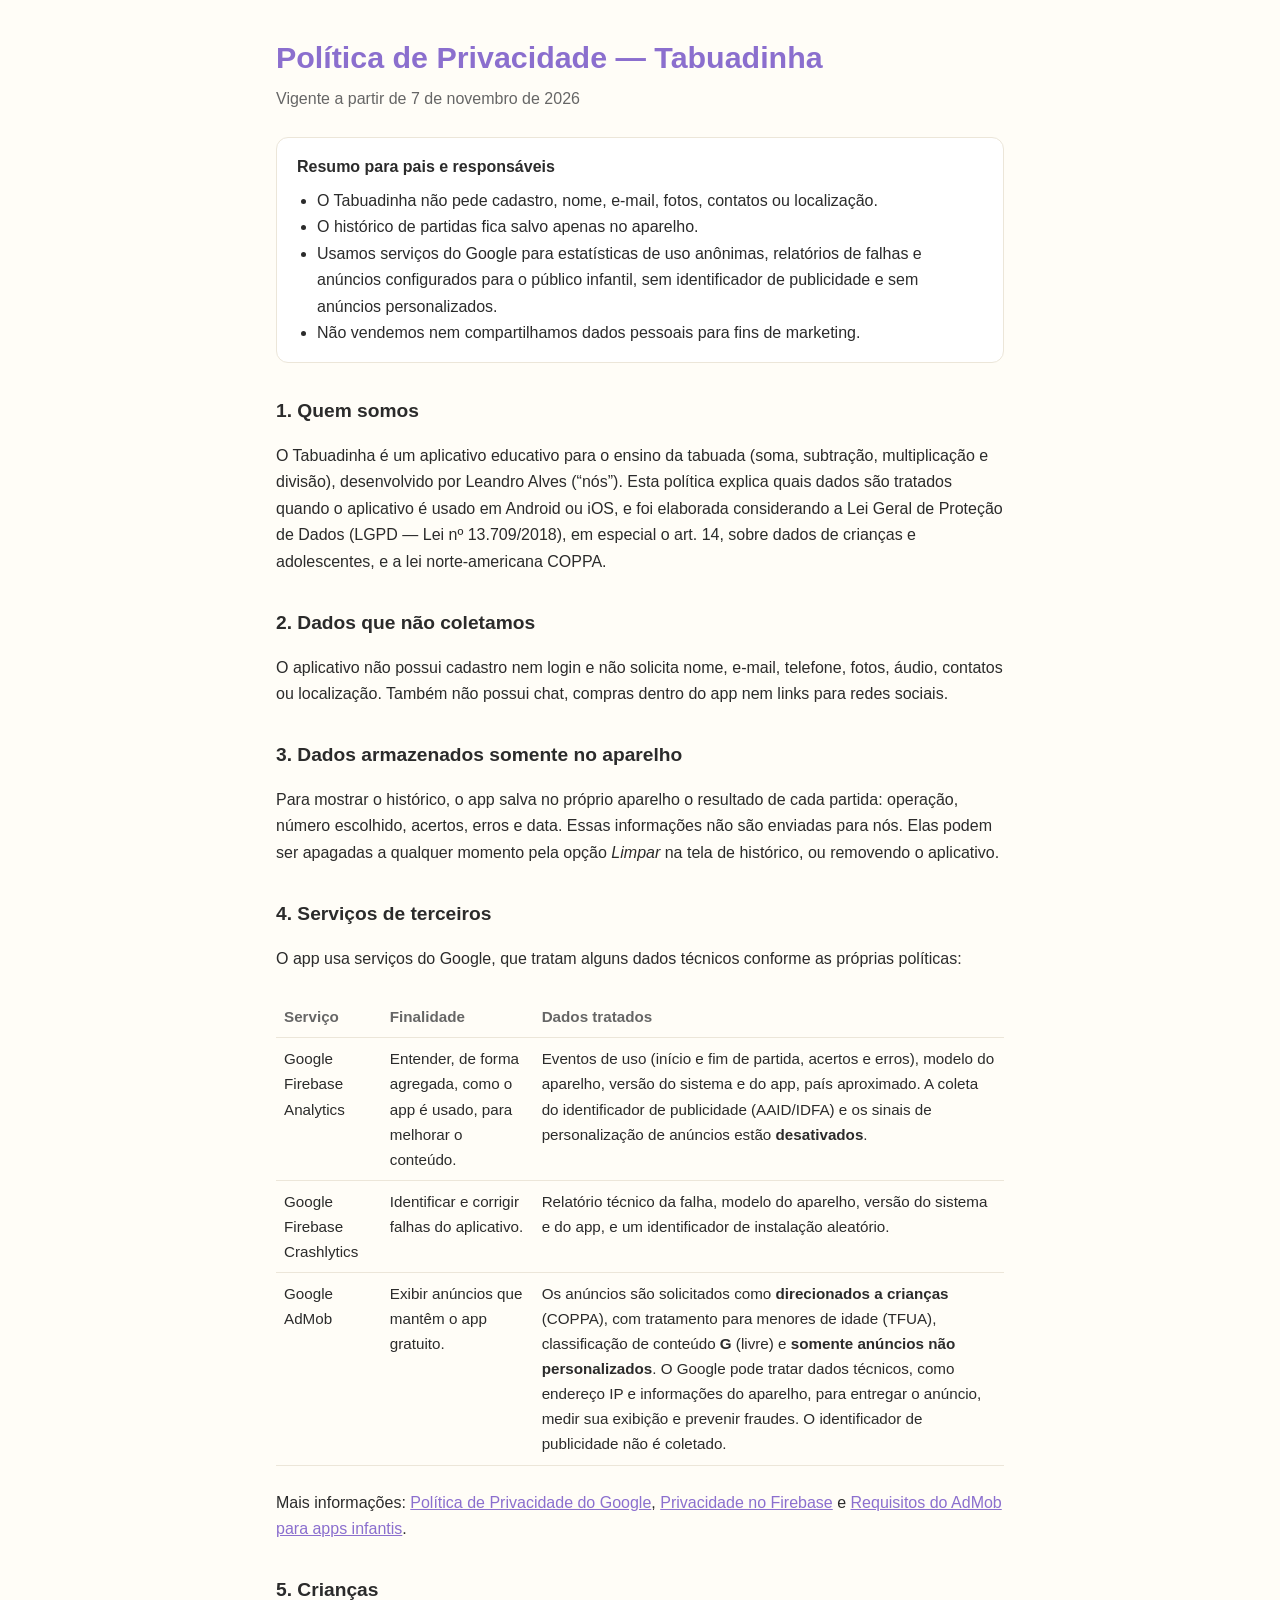
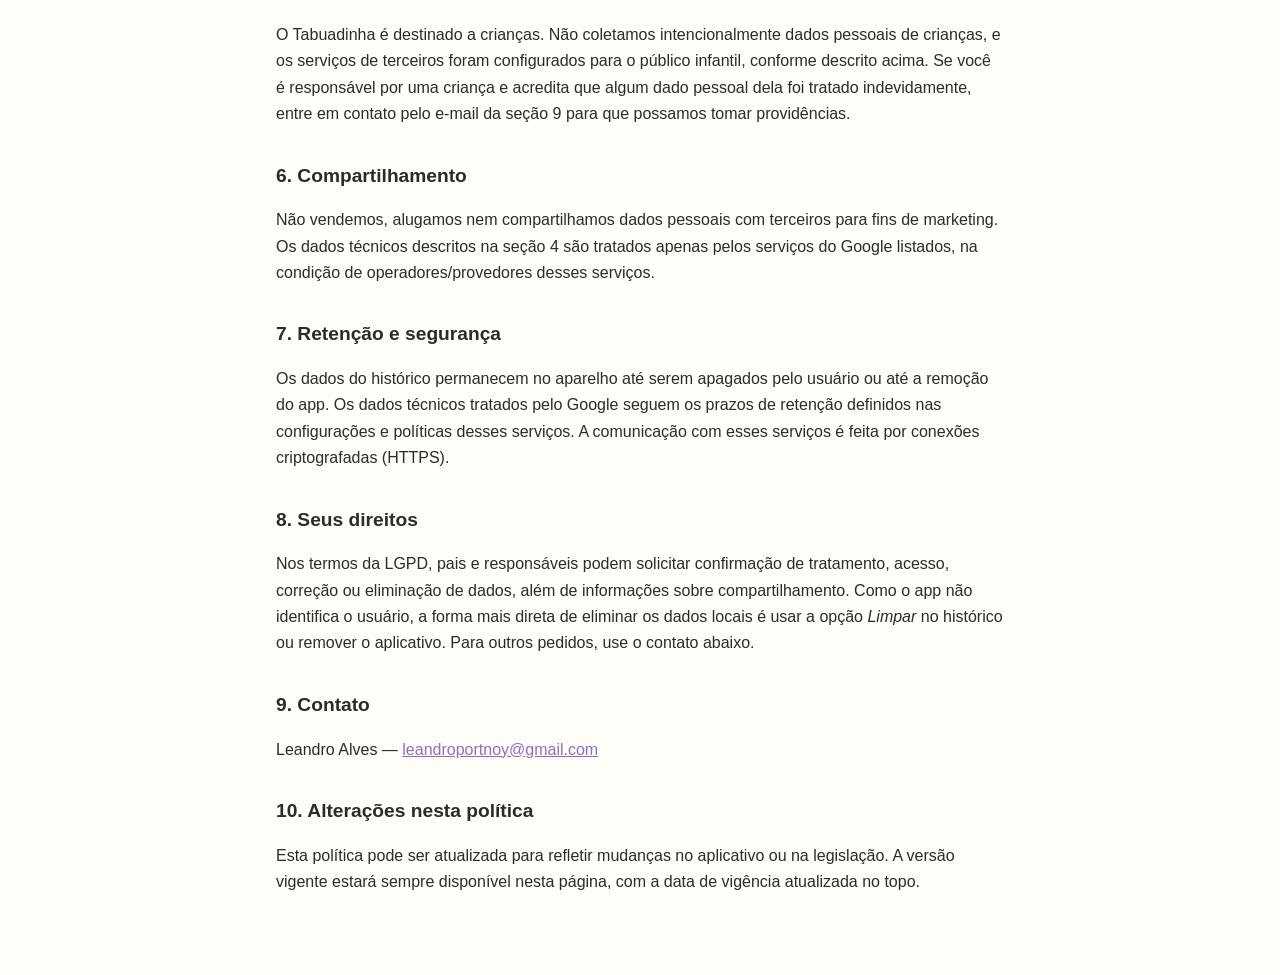
==== tabuadinha/privacidade.html @ 87d7e74f "feat: site de apps com política de privacidade do Tabuadinha e app-ads.txt" ====
<!doctype html>
<html lang="pt-BR">
<head>
  <meta charset="utf-8">
  <meta name="viewport" content="width=device-width, initial-scale=1">
  <title>Tabuadinha — Política de Privacidade</title>
  <meta name="description" content="Política de Privacidade do aplicativo Tabuadinha.">
  <style>
    :root { --fg: #2b2b2b; --muted: #666; --bg: #fffdf7; --accent: #8B6FCE; --card: #ffffff; --border: #ece6d9; }
    @media (prefers-color-scheme: dark) {
      :root { --fg: #ececec; --muted: #a8a8a8; --bg: #1b1a17; --accent: #b39ce8; --card: #252420; --border: #3a3832; }
    }
    * { box-sizing: border-box; }
    body { margin: 0; background: var(--bg); color: var(--fg); font: 16px/1.65 -apple-system, BlinkMacSystemFont, "Segoe UI", Roboto, sans-serif; }
    main { max-width: 760px; margin: 0 auto; padding: 32px 16px 64px; }
    h1 { font-size: 1.9rem; margin: 0 0 4px; color: var(--accent); }
    h2 { font-size: 1.2rem; margin: 32px 0 8px; }
    .meta { color: var(--muted); margin: 0 0 24px; }
    .summary { background: var(--card); border: 1px solid var(--border); border-radius: 12px; padding: 16px 20px; }
    .summary ul { margin: 8px 0 0; padding-left: 20px; }
    table { width: 100%; border-collapse: collapse; margin: 8px 0; font-size: .95rem; }
    th, td { text-align: left; vertical-align: top; padding: 8px; border-bottom: 1px solid var(--border); }
    th { color: var(--muted); font-weight: 600; }
    a { color: var(--accent); }
    .wrap { overflow-x: auto; }
  </style>
</head>
<body>
<main>
  <h1>Política de Privacidade — Tabuadinha</h1>
  <p class="meta">Vigente a partir de 7 de novembro de 2026</p>

  <div class="summary">
    <strong>Resumo para pais e responsáveis</strong>
    <ul>
      <li>O Tabuadinha não pede cadastro, nome, e-mail, fotos, contatos ou localização.</li>
      <li>O histórico de partidas fica salvo apenas no aparelho.</li>
      <li>Usamos serviços do Google para estatísticas de uso anônimas, relatórios de falhas e anúncios configurados para o público infantil, sem identificador de publicidade e sem anúncios personalizados.</li>
      <li>Não vendemos nem compartilhamos dados pessoais para fins de marketing.</li>
    </ul>
  </div>

  <h2>1. Quem somos</h2>
  <p>O Tabuadinha é um aplicativo educativo para o ensino da tabuada (soma, subtração, multiplicação e divisão), desenvolvido por Leandro Alves (“nós”). Esta política explica quais dados são tratados quando o aplicativo é usado em Android ou iOS, e foi elaborada considerando a Lei Geral de Proteção de Dados (LGPD — Lei nº 13.709/2018), em especial o art. 14, sobre dados de crianças e adolescentes, e a lei norte-americana COPPA.</p>

  <h2>2. Dados que não coletamos</h2>
  <p>O aplicativo não possui cadastro nem login e não solicita nome, e-mail, telefone, fotos, áudio, contatos ou localização. Também não possui chat, compras dentro do app nem links para redes sociais.</p>

  <h2>3. Dados armazenados somente no aparelho</h2>
  <p>Para mostrar o histórico, o app salva no próprio aparelho o resultado de cada partida: operação, número escolhido, acertos, erros e data. Essas informações não são enviadas para nós. Elas podem ser apagadas a qualquer momento pela opção <em>Limpar</em> na tela de histórico, ou removendo o aplicativo.</p>

  <h2>4. Serviços de terceiros</h2>
  <p>O app usa serviços do Google, que tratam alguns dados técnicos conforme as próprias políticas:</p>
  <div class="wrap">
  <table>
    <thead><tr><th>Serviço</th><th>Finalidade</th><th>Dados tratados</th></tr></thead>
    <tbody>
      <tr>
        <td>Google Firebase Analytics</td>
        <td>Entender, de forma agregada, como o app é usado, para melhorar o conteúdo.</td>
        <td>Eventos de uso (início e fim de partida, acertos e erros), modelo do aparelho, versão do sistema e do app, país aproximado. A coleta do identificador de publicidade (AAID/IDFA) e os sinais de personalização de anúncios estão <strong>desativados</strong>.</td>
      </tr>
      <tr>
        <td>Google Firebase Crashlytics</td>
        <td>Identificar e corrigir falhas do aplicativo.</td>
        <td>Relatório técnico da falha, modelo do aparelho, versão do sistema e do app, e um identificador de instalação aleatório.</td>
      </tr>
      <tr>
        <td>Google AdMob</td>
        <td>Exibir anúncios que mantêm o app gratuito.</td>
        <td>Os anúncios são solicitados como <strong>direcionados a crianças</strong> (COPPA), com tratamento para menores de idade (TFUA), classificação de conteúdo <strong>G</strong> (livre) e <strong>somente anúncios não personalizados</strong>. O Google pode tratar dados técnicos, como endereço IP e informações do aparelho, para entregar o anúncio, medir sua exibição e prevenir fraudes. O identificador de publicidade não é coletado.</td>
      </tr>
    </tbody>
  </table>
  </div>
  <p>Mais informações: <a href="https://policies.google.com/privacy?hl=pt-BR">Política de Privacidade do Google</a>, <a href="https://firebase.google.com/support/privacy">Privacidade no Firebase</a> e <a href="https://support.google.com/admob/answer/6223431?hl=pt-BR">Requisitos do AdMob para apps infantis</a>.</p>

  <h2>5. Crianças</h2>
  <p>O Tabuadinha é destinado a crianças. Não coletamos intencionalmente dados pessoais de crianças, e os serviços de terceiros foram configurados para o público infantil, conforme descrito acima. Se você é responsável por uma criança e acredita que algum dado pessoal dela foi tratado indevidamente, entre em contato pelo e-mail da seção 9 para que possamos tomar providências.</p>

  <h2>6. Compartilhamento</h2>
  <p>Não vendemos, alugamos nem compartilhamos dados pessoais com terceiros para fins de marketing. Os dados técnicos descritos na seção 4 são tratados apenas pelos serviços do Google listados, na condição de operadores/provedores desses serviços.</p>

  <h2>7. Retenção e segurança</h2>
  <p>Os dados do histórico permanecem no aparelho até serem apagados pelo usuário ou até a remoção do app. Os dados técnicos tratados pelo Google seguem os prazos de retenção definidos nas configurações e políticas desses serviços. A comunicação com esses serviços é feita por conexões criptografadas (HTTPS).</p>

  <h2>8. Seus direitos</h2>
  <p>Nos termos da LGPD, pais e responsáveis podem solicitar confirmação de tratamento, acesso, correção ou eliminação de dados, além de informações sobre compartilhamento. Como o app não identifica o usuário, a forma mais direta de eliminar os dados locais é usar a opção <em>Limpar</em> no histórico ou remover o aplicativo. Para outros pedidos, use o contato abaixo.</p>

  <h2>9. Contato</h2>
  <p>Leandro Alves — <a href="mailto:leandroportnoy@gmail.com">leandroportnoy@gmail.com</a></p>

  <h2>10. Alterações nesta política</h2>
  <p>Esta política pode ser atualizada para refletir mudanças no aplicativo ou na legislação. A versão vigente estará sempre disponível nesta página, com a data de vigência atualizada no topo.</p>
</main>
</body>
</html>
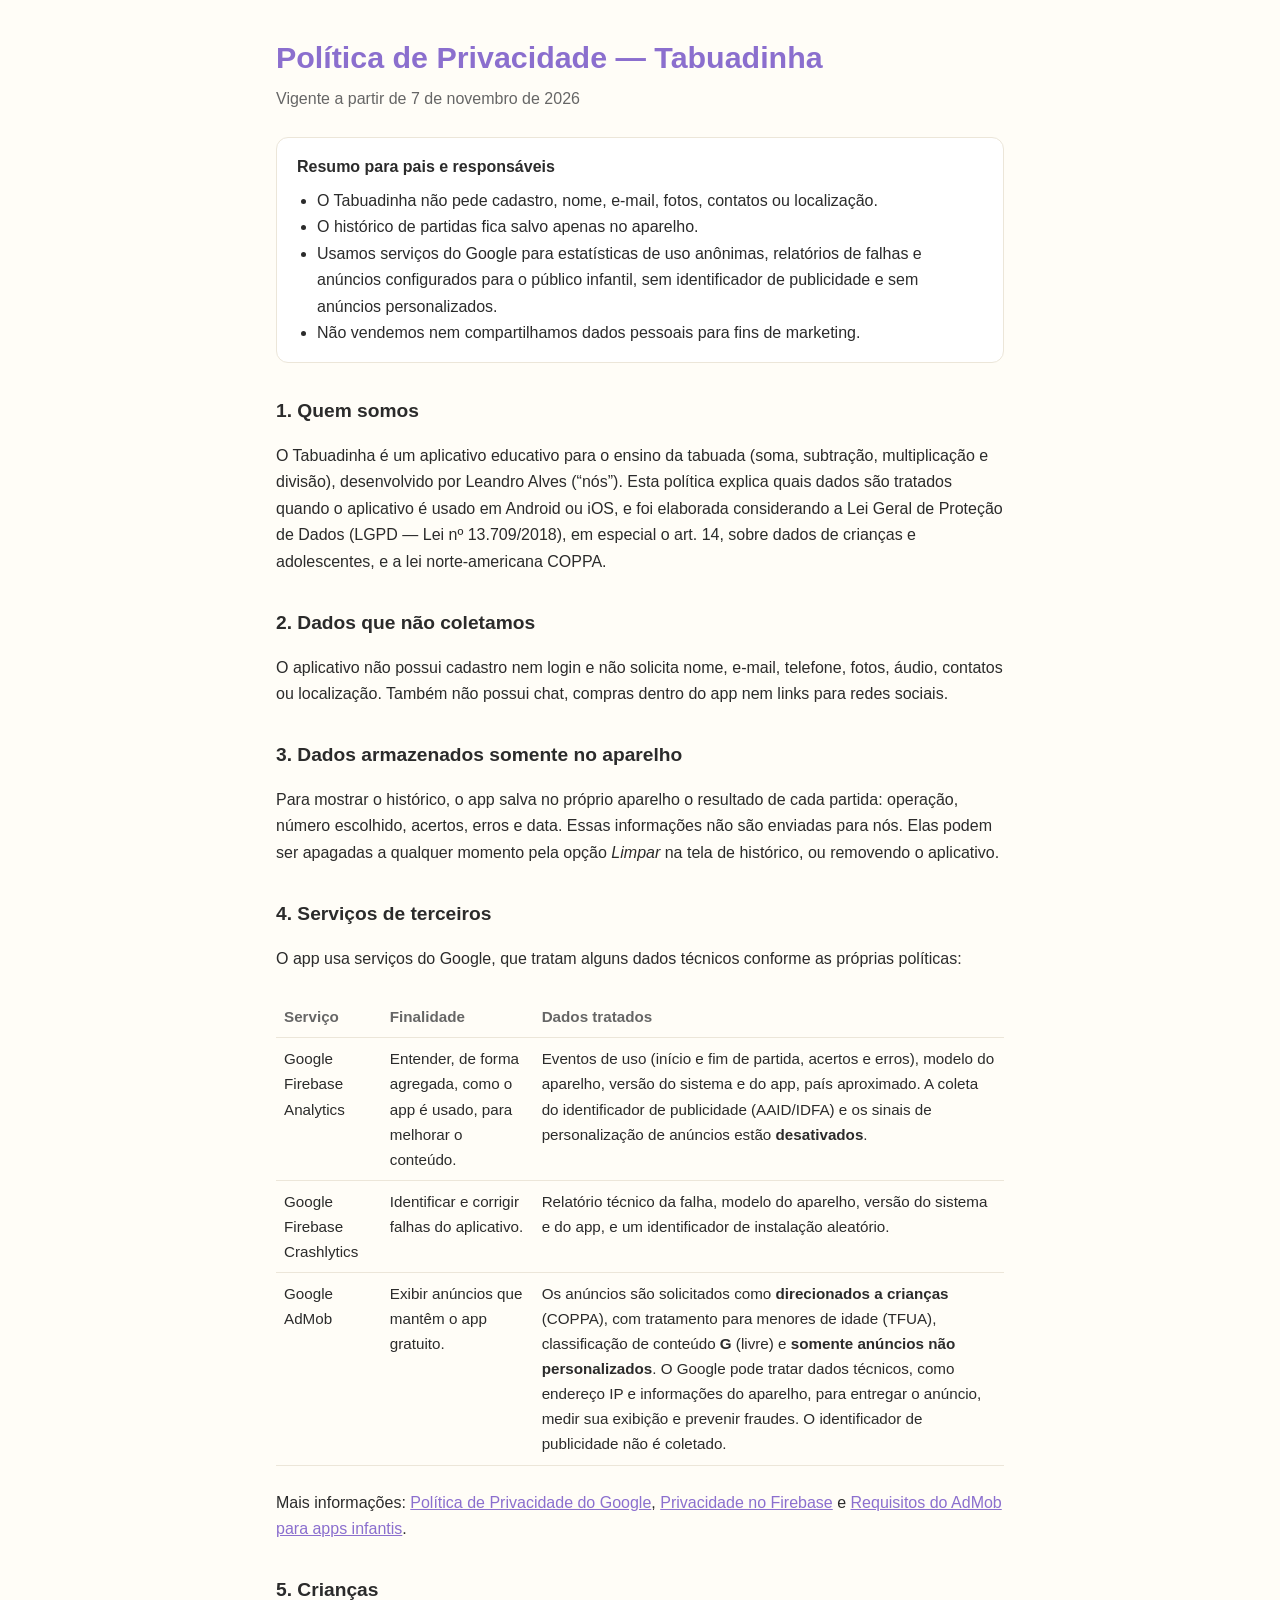
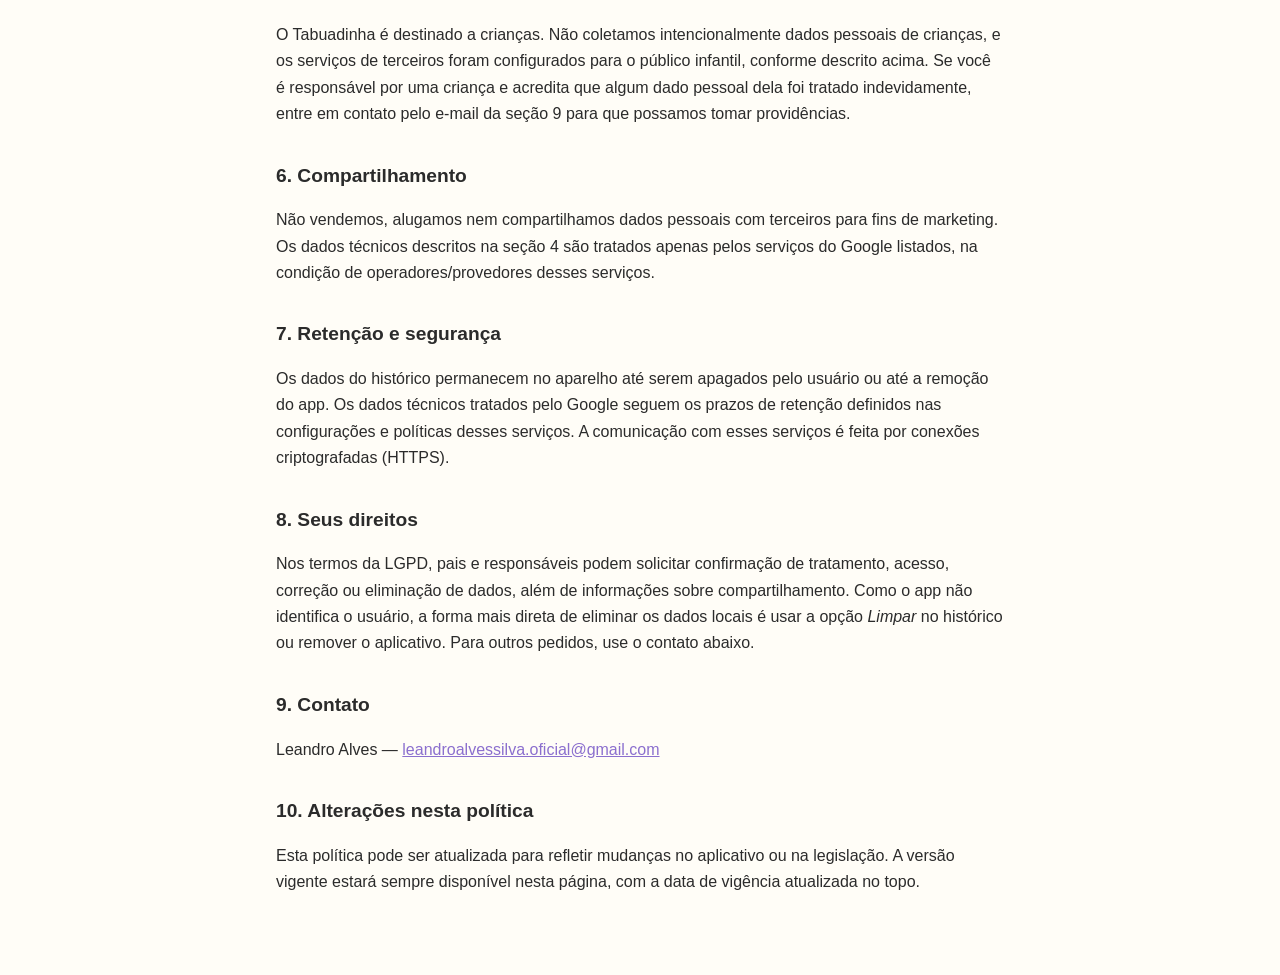
==== commit a45fe90e: "chore: atualiza e-mail de contato" ====
--- a/tabuadinha/privacidade.html
+++ b/tabuadinha/privacidade.html
@@ -88,7 +88,7 @@
   <p>Nos termos da LGPD, pais e responsáveis podem solicitar confirmação de tratamento, acesso, correção ou eliminação de dados, além de informações sobre compartilhamento. Como o app não identifica o usuário, a forma mais direta de eliminar os dados locais é usar a opção <em>Limpar</em> no histórico ou remover o aplicativo. Para outros pedidos, use o contato abaixo.</p>
 
   <h2>9. Contato</h2>
-  <p>Leandro Alves — <a href="mailto:leandroportnoy@gmail.com">leandroportnoy@gmail.com</a></p>
+  <p>Leandro Alves — <a href="mailto:leandroalvessilva.oficial@gmail.com">leandroalvessilva.oficial@gmail.com</a></p>
 
   <h2>10. Alterações nesta política</h2>
   <p>Esta política pode ser atualizada para refletir mudanças no aplicativo ou na legislação. A versão vigente estará sempre disponível nesta página, com a data de vigência atualizada no topo.</p>
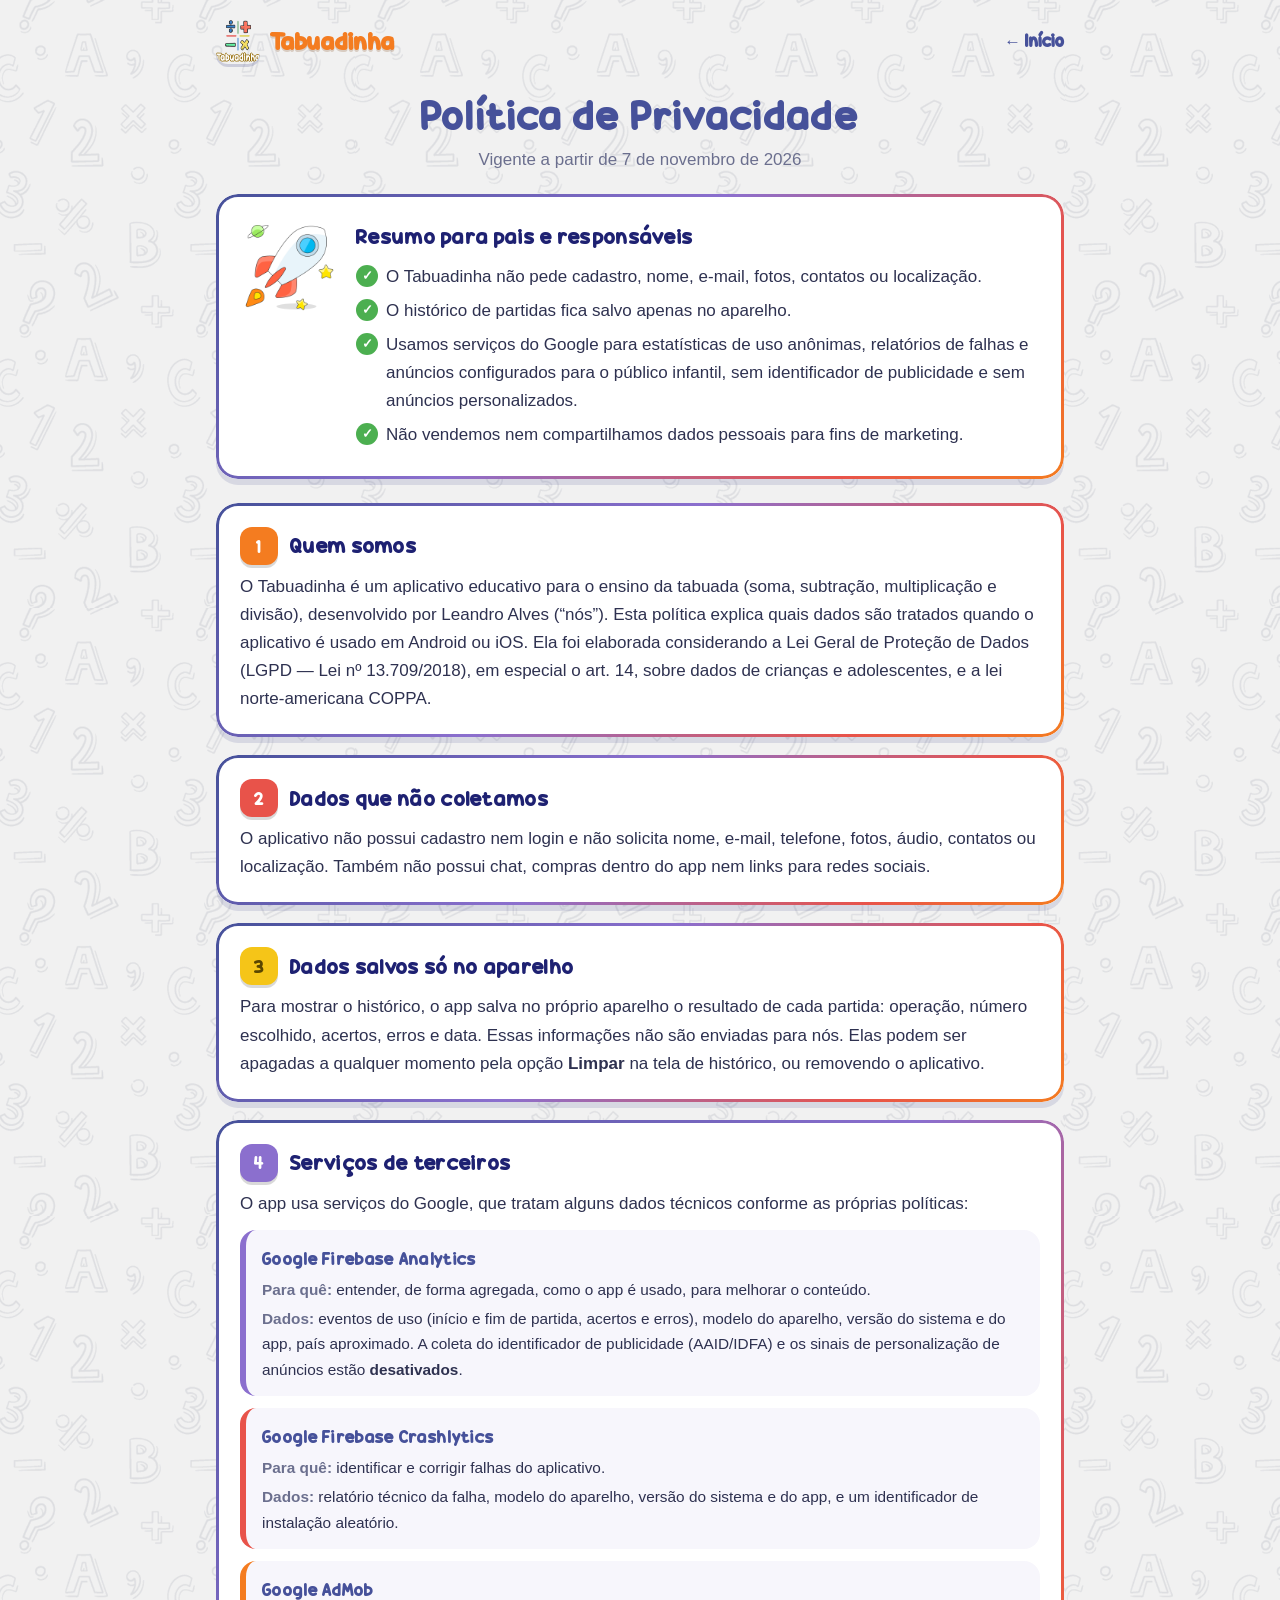
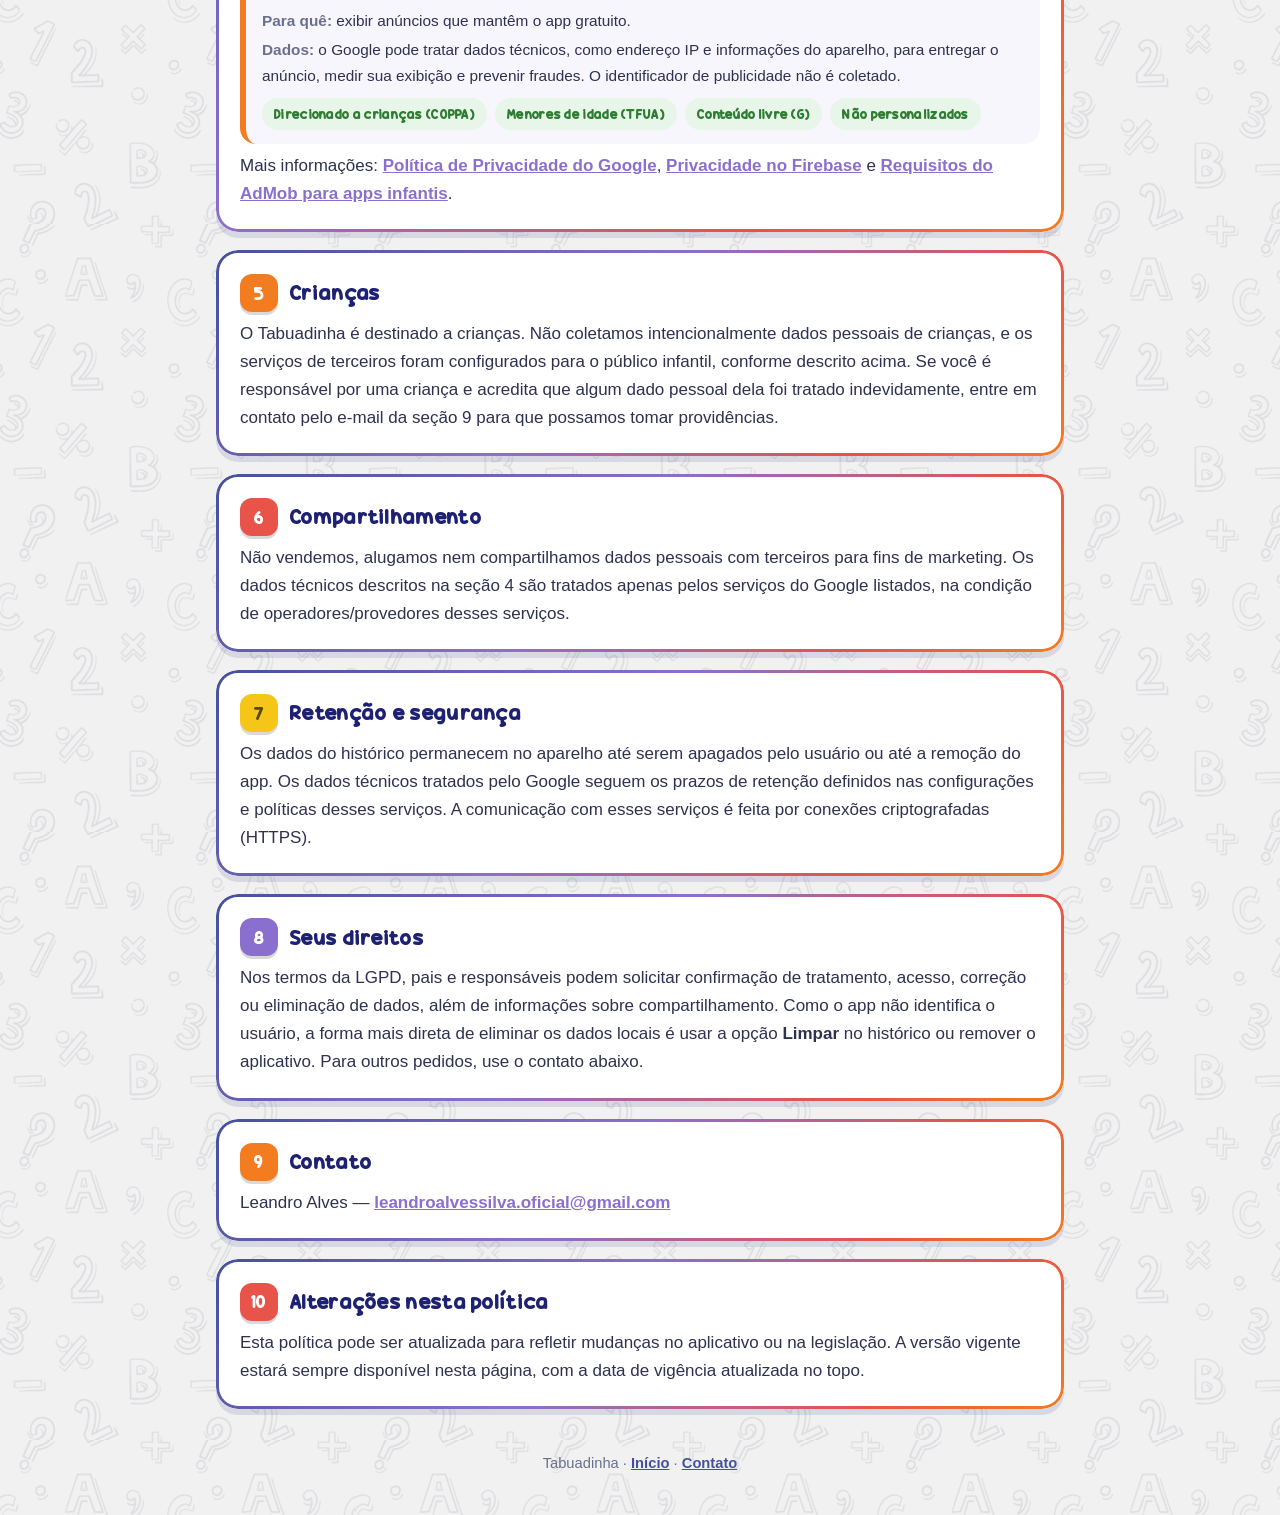
==== commit f519eed6: "feat: visual do site alinhado ao app (Candy Beans, cores das operações, mascotes e padrão de fundo)" ====
--- a/tabuadinha/privacidade.html
+++ b/tabuadinha/privacidade.html
@@ -5,93 +5,116 @@
   <meta name="viewport" content="width=device-width, initial-scale=1">
   <title>Tabuadinha — Política de Privacidade</title>
   <meta name="description" content="Política de Privacidade do aplicativo Tabuadinha.">
-  <style>
-    :root { --fg: #2b2b2b; --muted: #666; --bg: #fffdf7; --accent: #8B6FCE; --card: #ffffff; --border: #ece6d9; }
-    @media (prefers-color-scheme: dark) {
-      :root { --fg: #ececec; --muted: #a8a8a8; --bg: #1b1a17; --accent: #b39ce8; --card: #252420; --border: #3a3832; }
-    }
-    * { box-sizing: border-box; }
-    body { margin: 0; background: var(--bg); color: var(--fg); font: 16px/1.65 -apple-system, BlinkMacSystemFont, "Segoe UI", Roboto, sans-serif; }
-    main { max-width: 760px; margin: 0 auto; padding: 32px 16px 64px; }
-    h1 { font-size: 1.9rem; margin: 0 0 4px; color: var(--accent); }
-    h2 { font-size: 1.2rem; margin: 32px 0 8px; }
-    .meta { color: var(--muted); margin: 0 0 24px; }
-    .summary { background: var(--card); border: 1px solid var(--border); border-radius: 12px; padding: 16px 20px; }
-    .summary ul { margin: 8px 0 0; padding-left: 20px; }
-    table { width: 100%; border-collapse: collapse; margin: 8px 0; font-size: .95rem; }
-    th, td { text-align: left; vertical-align: top; padding: 8px; border-bottom: 1px solid var(--border); }
-    th { color: var(--muted); font-weight: 600; }
-    a { color: var(--accent); }
-    .wrap { overflow-x: auto; }
-  </style>
+  <meta name="theme-color" content="#8B6FCE">
+  <link rel="icon" href="../assets/icon.png">
+  <link rel="apple-touch-icon" href="../assets/icon.png">
+  <link rel="preload" href="../assets/candy-beans.otf" as="font" type="font/otf" crossorigin>
+  <link rel="stylesheet" href="../assets/style.css">
 </head>
 <body>
-<main>
-  <h1>Política de Privacidade — Tabuadinha</h1>
-  <p class="meta">Vigente a partir de 7 de novembro de 2026</p>
+  <div class="wrap">
+    <header class="topbar">
+      <a class="brand" href="../"><img src="../assets/icon.png" alt=""><span>Tabuadinha</span></a>
+      <a class="back" href="../">← Início</a>
+    </header>
 
-  <div class="summary">
-    <strong>Resumo para pais e responsáveis</strong>
-    <ul>
-      <li>O Tabuadinha não pede cadastro, nome, e-mail, fotos, contatos ou localização.</li>
-      <li>O histórico de partidas fica salvo apenas no aparelho.</li>
-      <li>Usamos serviços do Google para estatísticas de uso anônimas, relatórios de falhas e anúncios configurados para o público infantil, sem identificador de publicidade e sem anúncios personalizados.</li>
-      <li>Não vendemos nem compartilhamos dados pessoais para fins de marketing.</li>
-    </ul>
+    <main>
+      <div class="page-title">
+        <h1>Política de Privacidade</h1>
+        <p>Vigente a partir de 7 de novembro de 2026</p>
+      </div>
+
+      <section class="card summary">
+        <img src="../assets/mascot-rocket.png" alt="">
+        <div>
+          <h2>Resumo para pais e responsáveis</h2>
+          <ul>
+            <li>O Tabuadinha não pede cadastro, nome, e-mail, fotos, contatos ou localização.</li>
+            <li>O histórico de partidas fica salvo apenas no aparelho.</li>
+            <li>Usamos serviços do Google para estatísticas de uso anônimas, relatórios de falhas e anúncios configurados para o público infantil, sem identificador de publicidade e sem anúncios personalizados.</li>
+            <li>Não vendemos nem compartilhamos dados pessoais para fins de marketing.</li>
+          </ul>
+        </div>
+      </section>
+
+      <section class="card section">
+        <h2><span class="num">1</span>Quem somos</h2>
+        <p>O Tabuadinha é um aplicativo educativo para o ensino da tabuada (soma, subtração, multiplicação e divisão), desenvolvido por Leandro Alves (“nós”). Esta política explica quais dados são tratados quando o aplicativo é usado em Android ou iOS. Ela foi elaborada considerando a Lei Geral de Proteção de Dados (LGPD — Lei nº 13.709/2018), em especial o art. 14, sobre dados de crianças e adolescentes, e a lei norte-americana COPPA.</p>
+      </section>
+
+      <section class="card section">
+        <h2><span class="num">2</span>Dados que não coletamos</h2>
+        <p>O aplicativo não possui cadastro nem login e não solicita nome, e-mail, telefone, fotos, áudio, contatos ou localização. Também não possui chat, compras dentro do app nem links para redes sociais.</p>
+      </section>
+
+      <section class="card section">
+        <h2><span class="num">3</span>Dados salvos só no aparelho</h2>
+        <p>Para mostrar o histórico, o app salva no próprio aparelho o resultado de cada partida: operação, número escolhido, acertos, erros e data. Essas informações não são enviadas para nós. Elas podem ser apagadas a qualquer momento pela opção <strong>Limpar</strong> na tela de histórico, ou removendo o aplicativo.</p>
+      </section>
+
+      <section class="card section">
+        <h2><span class="num">4</span>Serviços de terceiros</h2>
+        <p>O app usa serviços do Google, que tratam alguns dados técnicos conforme as próprias políticas:</p>
+        <div class="services">
+          <div class="service">
+            <h3>Google Firebase Analytics</h3>
+            <p><span class="label">Para quê:</span> entender, de forma agregada, como o app é usado, para melhorar o conteúdo.</p>
+            <p><span class="label">Dados:</span> eventos de uso (início e fim de partida, acertos e erros), modelo do aparelho, versão do sistema e do app, país aproximado. A coleta do identificador de publicidade (AAID/IDFA) e os sinais de personalização de anúncios estão <strong>desativados</strong>.</p>
+          </div>
+          <div class="service">
+            <h3>Google Firebase Crashlytics</h3>
+            <p><span class="label">Para quê:</span> identificar e corrigir falhas do aplicativo.</p>
+            <p><span class="label">Dados:</span> relatório técnico da falha, modelo do aparelho, versão do sistema e do app, e um identificador de instalação aleatório.</p>
+          </div>
+          <div class="service">
+            <h3>Google AdMob</h3>
+            <p><span class="label">Para quê:</span> exibir anúncios que mantêm o app gratuito.</p>
+            <p><span class="label">Dados:</span> o Google pode tratar dados técnicos, como endereço IP e informações do aparelho, para entregar o anúncio, medir sua exibição e prevenir fraudes. O identificador de publicidade não é coletado.</p>
+            <div class="badges">
+              <span class="badge">Direcionado a crianças (COPPA)</span>
+              <span class="badge">Menores de idade (TFUA)</span>
+              <span class="badge">Conteúdo livre (G)</span>
+              <span class="badge">Não personalizados</span>
+            </div>
+          </div>
+        </div>
+        <p>Mais informações: <a href="https://policies.google.com/privacy?hl=pt-BR">Política de Privacidade do Google</a>, <a href="https://firebase.google.com/support/privacy">Privacidade no Firebase</a> e <a href="https://support.google.com/admob/answer/6223431?hl=pt-BR">Requisitos do AdMob para apps infantis</a>.</p>
+      </section>
+
+      <section class="card section">
+        <h2><span class="num">5</span>Crianças</h2>
+        <p>O Tabuadinha é destinado a crianças. Não coletamos intencionalmente dados pessoais de crianças, e os serviços de terceiros foram configurados para o público infantil, conforme descrito acima. Se você é responsável por uma criança e acredita que algum dado pessoal dela foi tratado indevidamente, entre em contato pelo e-mail da seção 9 para que possamos tomar providências.</p>
+      </section>
+
+      <section class="card section">
+        <h2><span class="num">6</span>Compartilhamento</h2>
+        <p>Não vendemos, alugamos nem compartilhamos dados pessoais com terceiros para fins de marketing. Os dados técnicos descritos na seção 4 são tratados apenas pelos serviços do Google listados, na condição de operadores/provedores desses serviços.</p>
+      </section>
+
+      <section class="card section">
+        <h2><span class="num">7</span>Retenção e segurança</h2>
+        <p>Os dados do histórico permanecem no aparelho até serem apagados pelo usuário ou até a remoção do app. Os dados técnicos tratados pelo Google seguem os prazos de retenção definidos nas configurações e políticas desses serviços. A comunicação com esses serviços é feita por conexões criptografadas (HTTPS).</p>
+      </section>
+
+      <section class="card section">
+        <h2><span class="num">8</span>Seus direitos</h2>
+        <p>Nos termos da LGPD, pais e responsáveis podem solicitar confirmação de tratamento, acesso, correção ou eliminação de dados, além de informações sobre compartilhamento. Como o app não identifica o usuário, a forma mais direta de eliminar os dados locais é usar a opção <strong>Limpar</strong> no histórico ou remover o aplicativo. Para outros pedidos, use o contato abaixo.</p>
+      </section>
+
+      <section class="card section">
+        <h2><span class="num">9</span>Contato</h2>
+        <p>Leandro Alves — <a href="mailto:leandroalvessilva.oficial@gmail.com">leandroalvessilva.oficial@gmail.com</a></p>
+      </section>
+
+      <section class="card section">
+        <h2><span class="num">10</span>Alterações nesta política</h2>
+        <p>Esta política pode ser atualizada para refletir mudanças no aplicativo ou na legislação. A versão vigente estará sempre disponível nesta página, com a data de vigência atualizada no topo.</p>
+      </section>
+    </main>
+
+    <footer>
+      Tabuadinha · <a href="../">Início</a> · <a href="mailto:leandroalvessilva.oficial@gmail.com">Contato</a>
+    </footer>
   </div>
-
-  <h2>1. Quem somos</h2>
-  <p>O Tabuadinha é um aplicativo educativo para o ensino da tabuada (soma, subtração, multiplicação e divisão), desenvolvido por Leandro Alves (“nós”). Esta política explica quais dados são tratados quando o aplicativo é usado em Android ou iOS, e foi elaborada considerando a Lei Geral de Proteção de Dados (LGPD — Lei nº 13.709/2018), em especial o art. 14, sobre dados de crianças e adolescentes, e a lei norte-americana COPPA.</p>
-
-  <h2>2. Dados que não coletamos</h2>
-  <p>O aplicativo não possui cadastro nem login e não solicita nome, e-mail, telefone, fotos, áudio, contatos ou localização. Também não possui chat, compras dentro do app nem links para redes sociais.</p>
-
-  <h2>3. Dados armazenados somente no aparelho</h2>
-  <p>Para mostrar o histórico, o app salva no próprio aparelho o resultado de cada partida: operação, número escolhido, acertos, erros e data. Essas informações não são enviadas para nós. Elas podem ser apagadas a qualquer momento pela opção <em>Limpar</em> na tela de histórico, ou removendo o aplicativo.</p>
-
-  <h2>4. Serviços de terceiros</h2>
-  <p>O app usa serviços do Google, que tratam alguns dados técnicos conforme as próprias políticas:</p>
-  <div class="wrap">
-  <table>
-    <thead><tr><th>Serviço</th><th>Finalidade</th><th>Dados tratados</th></tr></thead>
-    <tbody>
-      <tr>
-        <td>Google Firebase Analytics</td>
-        <td>Entender, de forma agregada, como o app é usado, para melhorar o conteúdo.</td>
-        <td>Eventos de uso (início e fim de partida, acertos e erros), modelo do aparelho, versão do sistema e do app, país aproximado. A coleta do identificador de publicidade (AAID/IDFA) e os sinais de personalização de anúncios estão <strong>desativados</strong>.</td>
-      </tr>
-      <tr>
-        <td>Google Firebase Crashlytics</td>
-        <td>Identificar e corrigir falhas do aplicativo.</td>
-        <td>Relatório técnico da falha, modelo do aparelho, versão do sistema e do app, e um identificador de instalação aleatório.</td>
-      </tr>
-      <tr>
-        <td>Google AdMob</td>
-        <td>Exibir anúncios que mantêm o app gratuito.</td>
-        <td>Os anúncios são solicitados como <strong>direcionados a crianças</strong> (COPPA), com tratamento para menores de idade (TFUA), classificação de conteúdo <strong>G</strong> (livre) e <strong>somente anúncios não personalizados</strong>. O Google pode tratar dados técnicos, como endereço IP e informações do aparelho, para entregar o anúncio, medir sua exibição e prevenir fraudes. O identificador de publicidade não é coletado.</td>
-      </tr>
-    </tbody>
-  </table>
-  </div>
-  <p>Mais informações: <a href="https://policies.google.com/privacy?hl=pt-BR">Política de Privacidade do Google</a>, <a href="https://firebase.google.com/support/privacy">Privacidade no Firebase</a> e <a href="https://support.google.com/admob/answer/6223431?hl=pt-BR">Requisitos do AdMob para apps infantis</a>.</p>
-
-  <h2>5. Crianças</h2>
-  <p>O Tabuadinha é destinado a crianças. Não coletamos intencionalmente dados pessoais de crianças, e os serviços de terceiros foram configurados para o público infantil, conforme descrito acima. Se você é responsável por uma criança e acredita que algum dado pessoal dela foi tratado indevidamente, entre em contato pelo e-mail da seção 9 para que possamos tomar providências.</p>
-
-  <h2>6. Compartilhamento</h2>
-  <p>Não vendemos, alugamos nem compartilhamos dados pessoais com terceiros para fins de marketing. Os dados técnicos descritos na seção 4 são tratados apenas pelos serviços do Google listados, na condição de operadores/provedores desses serviços.</p>
-
-  <h2>7. Retenção e segurança</h2>
-  <p>Os dados do histórico permanecem no aparelho até serem apagados pelo usuário ou até a remoção do app. Os dados técnicos tratados pelo Google seguem os prazos de retenção definidos nas configurações e políticas desses serviços. A comunicação com esses serviços é feita por conexões criptografadas (HTTPS).</p>
-
-  <h2>8. Seus direitos</h2>
-  <p>Nos termos da LGPD, pais e responsáveis podem solicitar confirmação de tratamento, acesso, correção ou eliminação de dados, além de informações sobre compartilhamento. Como o app não identifica o usuário, a forma mais direta de eliminar os dados locais é usar a opção <em>Limpar</em> no histórico ou remover o aplicativo. Para outros pedidos, use o contato abaixo.</p>
-
-  <h2>9. Contato</h2>
-  <p>Leandro Alves — <a href="mailto:leandroalvessilva.oficial@gmail.com">leandroalvessilva.oficial@gmail.com</a></p>
-
-  <h2>10. Alterações nesta política</h2>
-  <p>Esta política pode ser atualizada para refletir mudanças no aplicativo ou na legislação. A versão vigente estará sempre disponível nesta página, com a data de vigência atualizada no topo.</p>
-</main>
 </body>
 </html>
--- a/assets/style.css
+++ b/assets/style.css
@@ -0,0 +1,165 @@
+@font-face {
+  font-family: 'Candy Beans';
+  src: url('candy-beans.otf') format('opentype');
+  font-display: swap;
+}
+
+:root {
+  --sum: #F47C20;
+  --sub: #E8534A;
+  --mul: #F5C518;
+  --div: #8B6FCE;
+  --correct: #4CAF50;
+  --navy: #1E2172;
+  --indigo: #46519A;
+  --text: #2E3150;
+  --muted: #6B6F8E;
+  --bg: #F2F2F2;
+  --card: #FFFFFF;
+  --radius: 22px;
+  --gradient: linear-gradient(135deg, #46519A 0%, #8B6FCE 45%, #E8534A 80%, #F47C20 100%);
+}
+
+* { box-sizing: border-box; }
+
+html { background: var(--bg); }
+
+body {
+  margin: 0;
+  color: var(--text);
+  background: var(--bg) url('pattern.png') repeat;
+  background-size: 355px 608px;
+  font: 17px/1.65 -apple-system, BlinkMacSystemFont, 'Segoe UI', Roboto, sans-serif;
+  -webkit-font-smoothing: antialiased;
+}
+
+.display, h1, h2, h3, .btn, .op-label, .badge {
+  font-family: 'Candy Beans', 'Comic Sans MS', 'Chalkboard SE', cursive;
+  font-weight: normal;
+  letter-spacing: .3px;
+}
+
+a { color: var(--div); font-weight: 600; }
+
+.wrap { max-width: 880px; margin: 0 auto; padding: 0 16px; }
+
+/* Top bar */
+.topbar {
+  display: flex; align-items: center; justify-content: space-between;
+  gap: 12px; padding: 20px 0;
+}
+.brand { display: flex; align-items: center; gap: 10px; text-decoration: none; }
+.brand img { width: 44px; height: 44px; border-radius: 12px; box-shadow: 0 3px 0 rgba(30, 33, 114, .18); }
+.brand span { font-family: 'Candy Beans', cursive; font-size: 1.5rem; color: var(--sum); text-shadow: 0 2px 0 #7A3A0C33; }
+.back { font-family: 'Candy Beans', cursive; color: var(--indigo); text-decoration: none; font-size: 1.05rem; }
+
+/* Gradient-bordered card, like the app's operation cards */
+.card {
+  position: relative;
+  background: var(--card);
+  border-radius: var(--radius);
+  padding: 24px;
+  box-shadow: 0 6px 0 rgba(30, 33, 114, .12);
+}
+.card::before {
+  content: '';
+  position: absolute; inset: 0;
+  border-radius: inherit;
+  padding: 3px;
+  background: var(--gradient);
+  -webkit-mask: linear-gradient(#000 0 0) content-box, linear-gradient(#000 0 0);
+  -webkit-mask-composite: xor;
+          mask-composite: exclude;
+  pointer-events: none;
+}
+
+/* Home */
+.hero { text-align: center; padding: 24px 0 8px; }
+.hero .logo { width: min(260px, 70vw); height: auto; }
+.hero h1 { color: var(--indigo); font-size: clamp(2rem, 6vw, 2.8rem); margin: 18px 0 4px; line-height: 1.15; }
+.hero p { color: var(--muted); font-size: 1.1rem; margin: 0 auto; max-width: 520px; }
+
+.ops {
+  display: grid; grid-template-columns: repeat(4, 1fr); gap: 16px;
+  margin: 36px 0;
+}
+.ops img { width: 100%; height: auto; display: block; filter: drop-shadow(0 4px 0 rgba(30, 33, 114, .12)); transition: transform .2s ease; }
+.ops img:hover { transform: translateY(-4px) rotate(-2deg); }
+@media (max-width: 560px) { .ops { grid-template-columns: repeat(2, 1fr); max-width: 340px; margin-inline: auto; } }
+
+.features { display: grid; grid-template-columns: repeat(3, 1fr); gap: 16px; margin-bottom: 32px; }
+.features .card { padding: 20px; }
+.features h3 { margin: 0 0 6px; font-size: 1.25rem; }
+.features p { margin: 0; color: var(--muted); font-size: .98rem; }
+.features .card:nth-child(1) h3 { color: var(--sum); }
+.features .card:nth-child(2) h3 { color: var(--div); }
+.features .card:nth-child(3) h3 { color: var(--correct); }
+@media (max-width: 720px) { .features { grid-template-columns: 1fr; } }
+
+.cta { display: flex; align-items: center; gap: 20px; margin-bottom: 40px; }
+.cta img { width: 110px; height: 110px; flex: none; }
+.cta h2 { color: var(--navy); margin: 0 0 6px; font-size: 1.5rem; }
+.cta p { margin: 0 0 14px; color: var(--muted); }
+@media (max-width: 560px) { .cta { flex-direction: column; text-align: center; } }
+
+.btn {
+  display: inline-block;
+  background: var(--correct);
+  color: #fff;
+  text-decoration: none;
+  font-size: 1.15rem;
+  padding: 12px 26px;
+  border-radius: 18px;
+  box-shadow: 0 5px 0 #2E7D32;
+  transition: transform .1s ease, box-shadow .1s ease;
+}
+.btn:active { transform: translateY(3px); box-shadow: 0 2px 0 #2E7D32; }
+.btn.purple { background: var(--div); box-shadow: 0 5px 0 #5E46A3; }
+
+/* Privacy page */
+.page-title { text-align: center; padding: 8px 0 20px; }
+.page-title h1 { color: var(--indigo); font-size: clamp(1.9rem, 6vw, 2.6rem); margin: 0; line-height: 1.15; }
+.page-title p { color: var(--muted); margin: 6px 0 0; }
+
+.summary { display: flex; gap: 20px; align-items: flex-start; margin-bottom: 24px; }
+.summary img { width: 96px; height: 96px; flex: none; }
+.summary h2 { color: var(--navy); font-size: 1.4rem; margin: 0 0 8px; }
+.summary ul { margin: 0; padding: 0; list-style: none; }
+.summary li { position: relative; padding-left: 30px; margin: 6px 0; }
+.summary li::before {
+  content: '✓'; position: absolute; left: 0; top: 2px;
+  width: 22px; height: 22px; border-radius: 50%;
+  background: var(--correct); color: #fff;
+  font-size: 13px; font-weight: 700; line-height: 22px; text-align: center;
+}
+@media (max-width: 560px) { .summary { flex-direction: column; align-items: center; } }
+
+.section { margin-bottom: 18px; }
+.section h2 { display: flex; align-items: center; gap: 12px; margin: 0 0 8px; font-size: 1.35rem; color: var(--navy); }
+.section p { margin: 8px 0 0; }
+.num {
+  display: inline-grid; place-items: center; flex: none;
+  width: 38px; height: 38px; border-radius: 12px;
+  color: #fff; font-family: 'Candy Beans', cursive; font-size: 1.15rem;
+  box-shadow: 0 3px 0 rgba(0, 0, 0, .15);
+}
+.section:nth-of-type(4n+2) .num { background: var(--sum); }
+.section:nth-of-type(4n+3) .num { background: var(--sub); }
+.section:nth-of-type(4n+4) .num { background: var(--mul); color: #5A4600; }
+.section:nth-of-type(4n+1) .num { background: var(--div); }
+
+.services { display: grid; gap: 12px; margin-top: 12px; }
+.service { background: #F7F6FC; border-radius: 16px; padding: 14px 16px; border-left: 6px solid var(--div); }
+.service:nth-child(2) { border-left-color: var(--sub); }
+.service:nth-child(3) { border-left-color: var(--sum); }
+.service h3 { margin: 0 0 4px; font-size: 1.1rem; color: var(--indigo); }
+.service p { margin: 4px 0 0; font-size: .96rem; }
+.service .label { color: var(--muted); font-weight: 600; }
+
+.badges { display: flex; flex-wrap: wrap; gap: 8px; margin-top: 10px; }
+.badge { background: #E8F5E9; color: #2E7D32; border-radius: 999px; padding: 4px 12px; font-size: .9rem; }
+
+footer { text-align: center; color: var(--muted); padding: 24px 0 40px; font-size: .92rem; }
+footer a { color: var(--indigo); }
+
+footer, .section p, .summary li { overflow-wrap: anywhere; }
